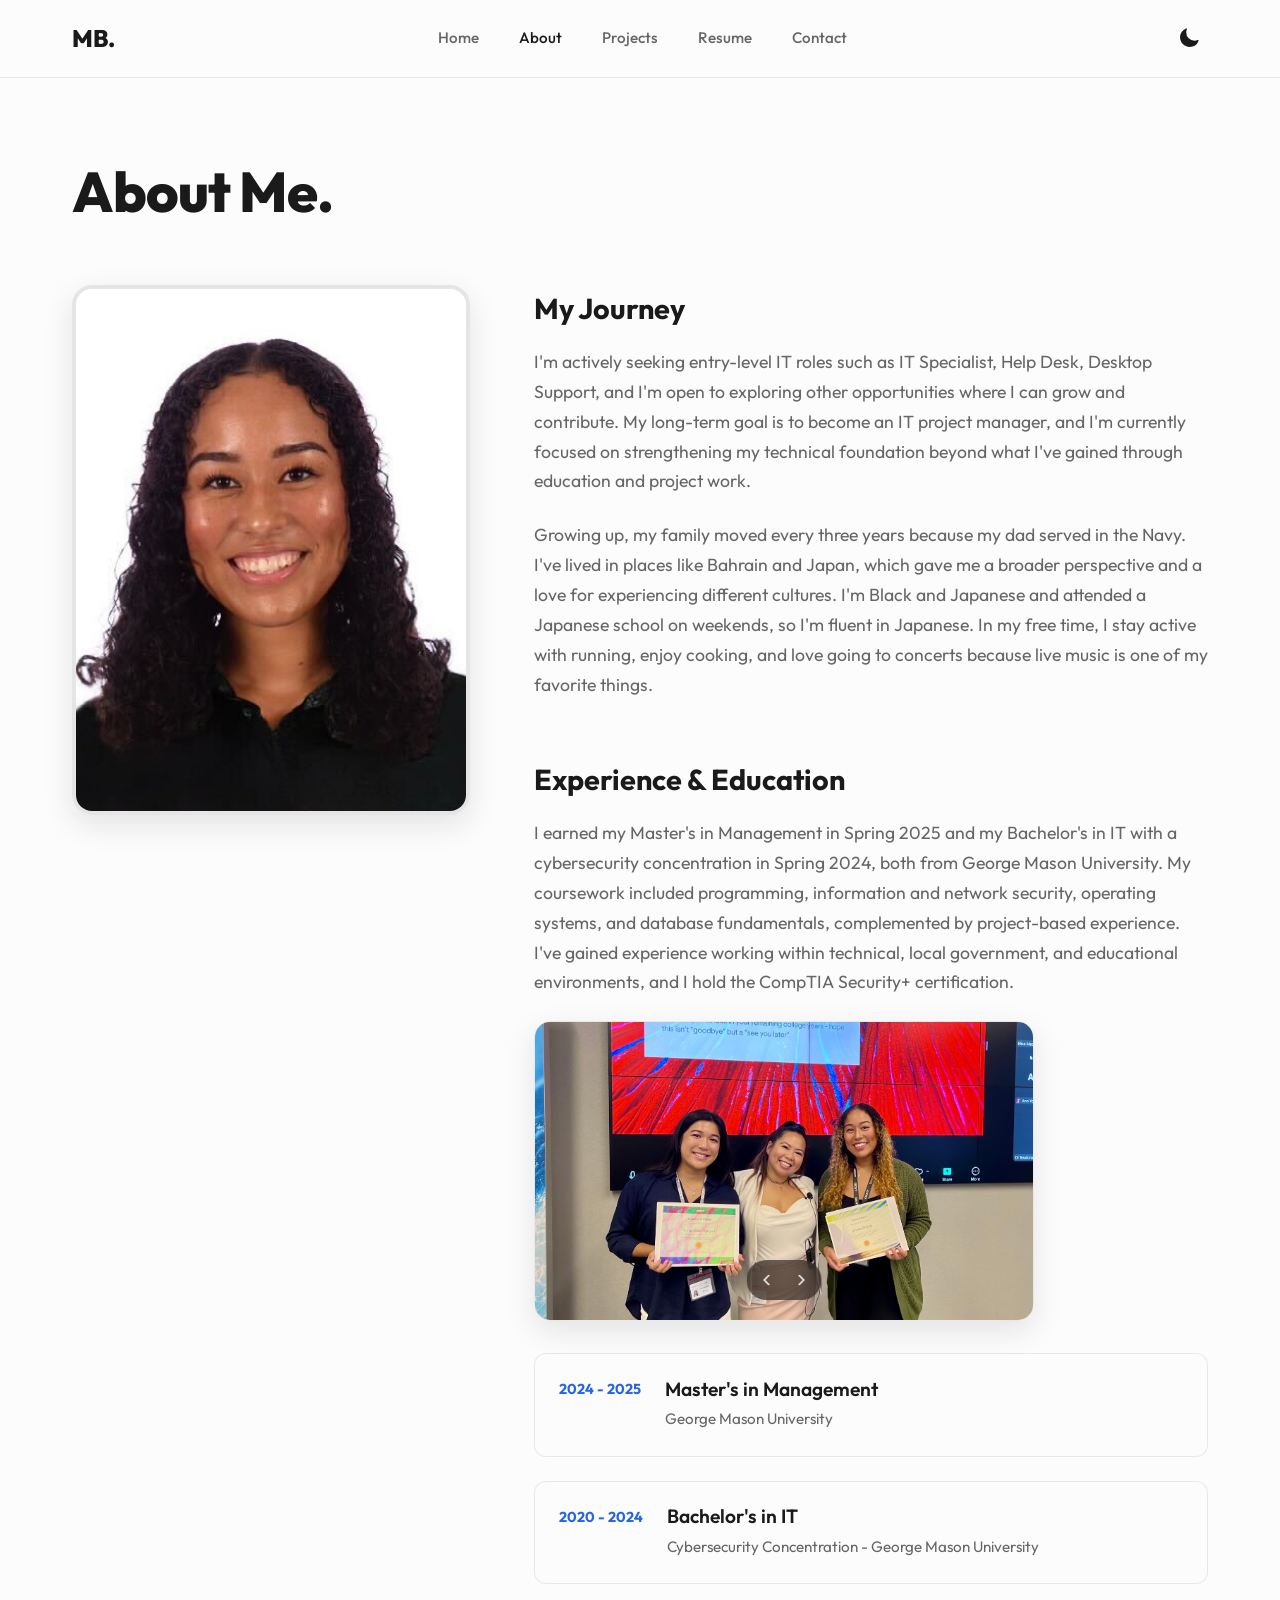
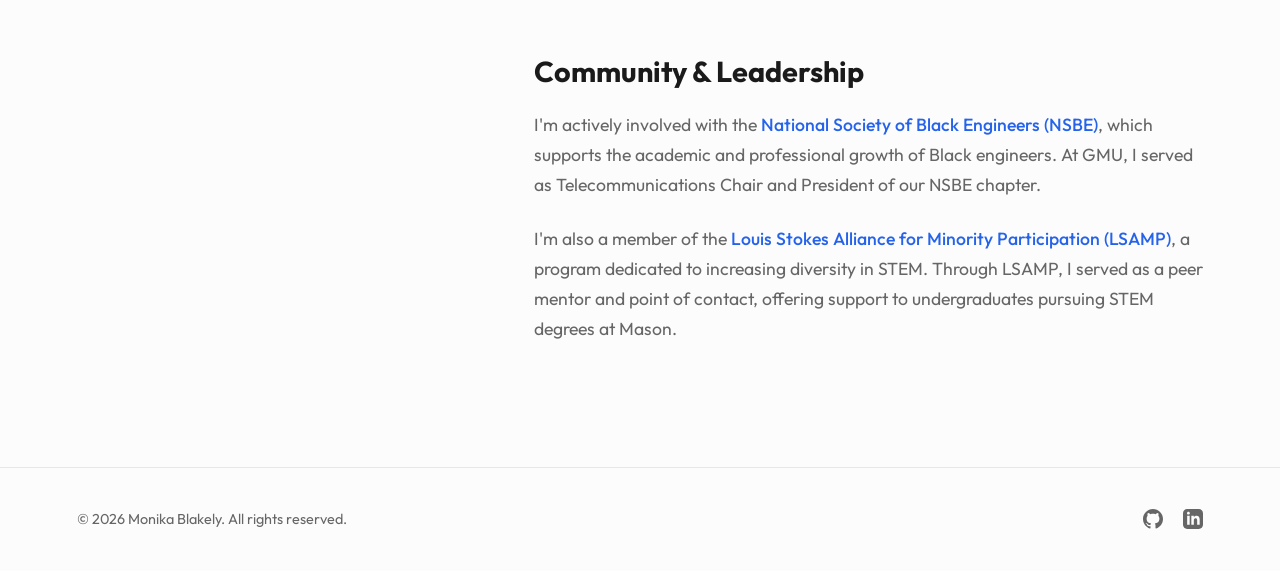
==== about.html @ 393cf8ac "first commit" ====
<!doctype html>
<html lang="en" data-theme="dark">
  <head>
    <meta charset="UTF-8" />
    <meta name="viewport" content="width=device-width, initial-scale=1" />
    <title>About | Monika Blakely</title>

    <!-- Fonts -->
    <link rel="preconnect" href="https://fonts.googleapis.com" />
    <link rel="preconnect" href="https://fonts.gstatic.com" crossorigin />
    <link href="https://fonts.googleapis.com/css2?family=Outfit:wght@300;400;500;600;700;800&display=swap" rel="stylesheet" />

    <!-- Stylesheet -->
    <link rel="stylesheet" href="assets/css/styles.css" />
  </head>
  <body>
    <nav class="navbar" id="navbar">
      <div class="nav-container">
        <a href="index.html" class="nav-brand">MB.</a>

        <div class="nav-links" id="nav-links">
          <a href="index.html" class="active">Home</a>
          <a href="about.html">About</a>
          <a href="projects.html">Projects</a>
          <a href="resume.html">Resume</a>
          <a href="contact.html">Contact</a>
        </div>

        <div class="nav-controls">
          <button class="theme-toggle" id="theme-toggle" aria-label="Toggle Theme">
            <svg id="theme-icon" xmlns="http://www.w3.org/2000/svg" viewBox="0 0 24 24">
              <path
                d="M12 2.25a.75.75 0 0 1 .75.75v2.25a.75.75 0 0 1-1.5 0V3a.75.75 0 0 1 .75-.75ZM7.5 12a4.5 4.5 0 1 1 9 0 4.5 4.5 0 0 1-9 0ZM18.894 6.166a.75.75 0 0 0-1.06-1.06l-1.591 1.59a.75.75 0 1 0 1.06 1.061l1.591-1.59ZM21.75 12a.75.75 0 0 1-.75.75h-2.25a.75.75 0 0 1 0-1.5H21a.75.75 0 0 1 .75.75ZM17.834 18.894a.75.75 0 0 0 1.06-1.06l-1.59-1.591a.75.75 0 1 0-1.061 1.06l1.59 1.591ZM12 18.75a.75.75 0 0 1 .75.75V21a.75.75 0 0 1-1.5 0v-1.5a.75.75 0 0 1 .75-.75ZM6.166 18.894a.75.75 0 0 1-1.06-1.06l1.59-1.591a.75.75 0 1 1 1.061 1.06l-1.59 1.591ZM2.25 12a.75.75 0 0 1 .75-.75H5.25a.75.75 0 0 1 0 1.5H3a.75.75 0 0 1-.75-.75ZM6.166 6.166a.75.75 0 0 1 1.06-1.06l1.59 1.591a.75.75 0 1 1-1.061 1.06l-1.59-1.591Z"
              />
            </svg>
          </button>

          <button class="mobile-toggle" id="mobile-toggle" aria-label="Toggle Menu">
            <svg xmlns="http://www.w3.org/2000/svg" width="24" height="24" fill="none" viewBox="0 0 24 24" stroke="currentColor" stroke-width="2">
              <path stroke-linecap="round" stroke-linejoin="round" d="M4 6h16M4 12h16m-7 6h7" />
            </svg>
          </button>
        </div>
      </div>
    </nav>

    <main class="page-main">
      <div class="page-container">
        <h1 class="page-title">About Me.</h1>

        <div class="about-grid">
          <div class="about-image-col">
            <div class="image-stack">
              <img src="assets/images/profile.jpg" alt="Monika Blakely" class="stack-img main-img" loading="lazy" />
            </div>
          </div>

          <div class="about-text-col">
            <h2 class="section-heading">My Journey</h2>
            <p class="section-text">I'm actively seeking entry-level IT roles such as IT Specialist, Help Desk, Desktop Support, and I'm open to exploring other opportunities where I can grow and contribute. My long-term goal is to become an IT project manager, and I'm currently focused on strengthening my technical foundation beyond what I've gained through education and project work.</p>
            <p class="section-text">Growing up, my family moved every three years because my dad served in the Navy. I've lived in places like Bahrain and Japan, which gave me a broader perspective and a love for experiencing different cultures. I'm Black and Japanese and attended a Japanese school on weekends, so I'm fluent in Japanese. In my free time, I stay active with running, enjoy cooking, and love going to concerts because live music is one of my favorite things.</p>

            <h2 class="section-heading mt-2">Experience & Education</h2>
            <p class="section-text">
              I earned my Master's in Management in Spring 2025 and my Bachelor's in IT with a cybersecurity concentration in Spring 2024, both from George Mason University. My coursework included programming, information and network security, operating systems, and database fundamentals, complemented by project-based experience. I've gained experience working within technical, local government, and educational environments, and I hold the CompTIA Security+ certification.
            </p>

            <div class="carousel" id="carousel">
              <div class="carousel-slides" id="carousel-slides">
                <img src="assets/images/gdit.jpg" alt="GDIT Experience" class="carousel-slide" loading="lazy" />
                <img src="assets/images/nsbe.jpg" alt="NSBE Experience" class="carousel-slide" loading="lazy" />
                <img src="assets/images/aws.jpg" alt="AWS Experience" class="carousel-slide" loading="lazy" />
              </div>
              <div class="carousel-controls">
                <button class="carousel-btn" id="prev" aria-label="Previous Slide">
                  <svg xmlns="http://www.w3.org/2000/svg" width="24" height="24" viewBox="0 0 24 24" fill="none" stroke="currentColor" stroke-width="2" stroke-linecap="round" stroke-linejoin="round" data-lucide="chevron-left" aria-hidden="true" style="width: 18px; height: 18px" class="lucide lucide-chevron-left"><path d="m15 18-6-6 6-6"></path></svg>
                </button>
                <button class="carousel-btn" id="next" aria-label="Next Slide">
                  <svg xmlns="http://www.w3.org/2000/svg" width="24" height="24" viewBox="0 0 24 24" fill="none" stroke="currentColor" stroke-width="2" stroke-linecap="round" stroke-linejoin="round" data-lucide="chevron-right" aria-hidden="true" style="width: 18px; height: 18px" class="lucide lucide-chevron-right"><path d="m9 18 6-6-6-6"></path></svg>
                </button>
              </div>
            </div>

            <div class="experience-list">
              <div class="exp-item">
                <span class="exp-year">2024 - 2025</span>
                <div class="exp-details">
                  <h3>Master's in Management</h3>
                  <p>George Mason University</p>
                </div>
              </div>
              <div class="exp-item">
                <span class="exp-year">2020 - 2024</span>
                <div class="exp-details">
                  <h3>Bachelor's in IT</h3>
                  <p>Cybersecurity Concentration - George Mason University</p>
                </div>
              </div>
            </div>

            <h2 class="section-heading mt-2">Community & Leadership</h2>
            <p class="section-text">I'm actively involved with the <a href="https://nsbe.org/" target="_blank" rel="noopener noreferrer" class="text-link">National Society of Black Engineers (NSBE)</a>, which supports the academic and professional growth of Black engineers. At GMU, I served as Telecommunications Chair and President of our NSBE chapter.</p>
            <p class="section-text">I'm also a member of the <a href="https://www.nsf.gov/funding/opportunities/lsamp-louis-stokes-alliances-minority-participation" target="_blank" rel="noopener noreferrer" class="text-link">Louis Stokes Alliance for Minority Participation (LSAMP)</a>, a program dedicated to increasing diversity in STEM. Through LSAMP, I served as a peer mentor and point of contact, offering support to undergraduates pursuing STEM degrees at Mason.</p>
          </div>
        </div>
      </div>
    </main>

    <footer>
      <div class="footer-left">&copy; <span id="year">2026</span> Monika Blakely. All rights reserved.</div>
      <div class="socials">
        <a href="https://github.com/monikablakely" target="_blank" rel="noopener noreferrer" aria-label="GitHub">
          <svg xmlns="http://www.w3.org/2000/svg" width="20" height="20" viewBox="0 0 24 24" fill="currentColor">
            <path
              d="M12 0c-6.626 0-12 5.373-12 12 0 5.302 3.438 9.8 8.207 11.387.599.111.793-.261.793-.577v-2.234c-3.338.726-4.033-1.416-4.033-1.416-.546-1.387-1.333-1.756-1.333-1.756-1.089-.745.083-.729.083-.729 1.205.084 1.839 1.237 1.839 1.237 1.07 1.834 2.807 1.304 3.492.997.107-.775.418-1.305.762-1.604-2.665-.305-5.467-1.334-5.467-5.931 0-1.311.469-2.381 1.236-3.221-.124-.303-.535-1.524.117-3.176 0 0 1.008-.322 3.301 1.23.957-.266 1.983-.399 3.003-.404 1.02.005 2.047.138 3.006.404 2.291-1.552 3.297-1.23 3.297-1.23.653 1.653.242 2.874.118 3.176.77.84 1.235 1.911 1.235 3.221 0 4.609-2.807 5.624-5.479 5.921.43.372.823 1.102.823 2.222v3.293c0 .319.192.694.801.576 4.765-1.589 8.199-6.086 8.199-11.386 0-6.627-5.373-12-12-12z"
            />
          </svg>
        </a>
        <a href="https://www.linkedin.com/in/monikablakely/" target="_blank" rel="noopener noreferrer" aria-label="LinkedIn">
          <svg xmlns="http://www.w3.org/2000/svg" width="20" height="20" viewBox="0 0 24 24" fill="currentColor"><path d="M19 0h-14c-2.761 0-5 2.239-5 5v14c0 2.761 2.239 5 5 5h14c2.762 0 5-2.239 5-5v-14c0-2.761-2.238-5-5-5zm-11 19h-3v-11h3v11zm-1.5-12.268c-.966 0-1.75-.79-1.75-1.764s.784-1.764 1.75-1.764 1.75.79 1.75 1.764-.783 1.764-1.75 1.764zm13.5 12.268h-3v-5.604c0-3.368-4-3.113-4 0v5.604h-3v-11h3v1.765c1.396-2.586 7-2.777 7 2.476v6.759z" /></svg>
        </a>
      </div>
    </footer>

    <script src="assets/js/scripts.js"></script>
  </body>
</html>
---- assets/css/styles.css ----
:root {
  /* Light Theme */
  --bg-color: #fcfcfc;
  --text-main: #1a1a1a;
  --text-muted: #666666;
  --accent: #2563eb;
  --nav-bg: rgba(252, 252, 252, 0.85);
  --nav-border: rgba(0, 0, 0, 0.08);
  --card-bg: #fff;
  --btn-bg: #1a1a1a;
  --btn-text: #ffffff;
  --btn-hover: #333333;
  --btn-sec-bg: transparent;
  --btn-sec-text: #1a1a1a;
  --btn-sec-border: #e5e5e5;
  --btn-sec-hover: #f5f5f5;
}

[data-theme="dark"] {
  /* Dark Theme */
  --bg-color: #0d0d0d;
  --text-main: #f2f2f2;
  --text-muted: #a1a1aa;
  --accent: #60a5fa;
  --nav-bg: rgba(13, 13, 13, 0.85);
  --nav-border: rgba(255, 255, 255, 0.08);
  --card-bg: #161616;
  --btn-bg: #f2f2f2;
  --btn-text: #0d0d0d;
  --btn-hover: #d4d4d4;
  --btn-sec-bg: transparent;
  --btn-sec-text: #f2f2f2;
  --btn-sec-border: #333333;
  --btn-sec-hover: #1a1a1a;
}

* {
  margin: 0;
  padding: 0;
  box-sizing: border-box;
}

body {
  font-family: "Outfit", sans-serif;
  background-color: var(--bg-color);
  color: var(--text-main);
  line-height: 1.6;
  transition:
    background-color 0.4s ease,
    color 0.4s ease;
  min-height: 100vh;
  display: flex;
  flex-direction: column;
}

::selection {
  background: var(--accent);
  color: #fff;
}

/* Navigation */
.navbar {
  position: fixed;
  top: 0;
  width: 100%;
  background: var(--nav-bg);
  backdrop-filter: blur(12px);
  -webkit-backdrop-filter: blur(12px);
  border-bottom: 1px solid var(--nav-border);
  z-index: 1000;
  transition:
    background 0.4s ease,
    border-color 0.4s ease,
    padding 0.3s ease;
}

.nav-container {
  width: 100%;
  max-width: 1200px;
  margin: 0 auto;
  padding: 1.2rem 2rem;
  display: flex;
  justify-content: space-between;
  align-items: center;
}

.nav-brand {
  font-size: 1.5rem;
  font-weight: 800;
  letter-spacing: -0.5px;
  text-decoration: none;
  color: var(--text-main);
}

.nav-links {
  display: flex;
  gap: 2.5rem;
  align-items: center;
}

.nav-links a {
  text-decoration: none;
  color: var(--text-muted);
  font-weight: 500;
  font-size: 0.95rem;
  transition: color 0.3s ease;
  position: relative;
}

.nav-links a:hover,
.nav-links a.active {
  color: var(--text-main);
}

.nav-controls {
  display: flex;
  align-items: center;
  gap: 1rem;
}

/* Theme Toggle */
.theme-toggle {
  background: none;
  border: none;
  color: var(--text-main);
  cursor: pointer;
  display: flex;
  align-items: center;
  justify-content: center;
  padding: 0.5rem;
  border-radius: 50%;
  transition:
    background-color 0.3s ease,
    transform 0.3s ease;
}

.theme-toggle:hover {
  background-color: var(--nav-border);
  transform: scale(1.05);
}

.theme-toggle svg {
  width: 22px;
  height: 22px;
  fill: currentColor;
}

.mobile-toggle {
  display: none;
  background: none;
  border: none;
  color: var(--text-main);
  cursor: pointer;
  padding: 0.5rem;
}

/* Main Content (Hero) */
main {
  flex: 1;
  display: flex;
  align-items: center;
  justify-content: center;
}

.hero {
  max-width: 1200px;
  padding: 1.2rem 2rem;
  width: 100%;
  display: flex;
  align-items: center;
  justify-content: space-between;
  gap: 4rem;
  text-align: left;
  animation: fadeUp 1s cubic-bezier(0.16, 1, 0.3, 1) forwards;
  opacity: 0;
  transform: translateY(30px);
}

.hero-content {
  flex: 1;
  max-width: 600px;
}

.hero-image-wrapper {
  flex: 1;
  display: flex;
  justify-content: center;
  align-items: center;
  position: relative;
}

.hero-image {
  width: 100%;
  max-width: 400px;
  height: 400px;
  object-fit: cover;
  border-radius: 60% 40% 30% 70% / 60% 30% 70% 40%;
  box-shadow: 0 25px 50px -12px rgba(0, 0, 0, 0.25);
  border: 4px solid var(--btn-sec-border);
  animation: blob-morph 12s ease-in-out infinite;
  transition:
    transform 0.4s ease,
    border-color 0.4s ease;
}

.hero-image:hover {
  transform: translateY(-10px) scale(1.02);
  border-color: var(--accent);
}

@keyframes blob-morph {
  0%,
  100% {
    border-radius: 60% 40% 30% 70% / 60% 30% 70% 40%;
  }
  33% {
    border-radius: 30% 60% 70% 40% / 50% 60% 30% 60%;
  }
  66% {
    border-radius: 73% 27% 41% 59% / 40% 58% 42% 50%;
  }
}

.hero-subtitle {
  font-size: 0.9rem;
  font-weight: 600;
  color: var(--accent);
  margin-bottom: 1rem;
  letter-spacing: 2px;
  text-transform: uppercase;
  display: block;
}

.hero-title {
  font-size: 4.5rem;
  font-weight: 700;
  line-height: 1.1;
  margin-bottom: 1.5rem;
  letter-spacing: -1.5px;
  color: var(--text-main);
}

.hero-desc {
  font-size: 1.25rem;
  color: var(--text-muted);
  max-width: 650px;
  margin-bottom: 2.5rem;
  line-height: 1.7;
}

.hero-actions {
  display: flex;
  gap: 1rem;
  align-items: center;
}

.btn-primary,
.btn-secondary {
  display: inline-flex;
  align-items: center;
  gap: 0.5rem;
  cursor: pointer;
  padding: 0.85rem 2rem;
  border-radius: 50px;
  text-decoration: none;
  font-weight: 600;
  font-size: 1rem;
  transition: all 0.3s ease;
}

.btn-primary {
  background-color: var(--btn-bg);
  color: var(--btn-text);
  border: 1px solid var(--btn-bg);
}

.btn-primary:hover {
  background-color: var(--btn-hover);
  border-color: var(--btn-hover);
  transform: translateY(-2px);
  box-shadow: 0 10px 20px rgba(0, 0, 0, 0.1);
}

.btn-primary svg {
  transition: transform 0.3s ease;
}

.btn-primary:hover svg {
  transform: translateX(5px);
}

.btn-secondary {
  background-color: var(--btn-sec-bg);
  color: var(--btn-sec-text);
  border: 1px solid var(--btn-sec-border);
}

.btn-secondary:hover {
  background-color: var(--btn-sec-hover);
  border-color: var(--text-muted);
  transform: translateY(-2px);
}

/* Footer */
footer {
  padding: 2.5rem 6%;
  display: flex;
  justify-content: space-between;
  align-items: center;
  border-top: 1px solid var(--nav-border);
  font-size: 0.9rem;
  color: var(--text-muted);
}

.socials {
  display: flex;
  gap: 1.25rem;
}

.socials a {
  color: var(--text-muted);
  transition:
    color 0.3s ease,
    transform 0.3s ease;
  display: flex;
}

.socials a:hover {
  color: var(--text-main);
  transform: translateY(-2px);
}

/* Page Shared Layout */
.page-main {
  padding: 8rem 0 5rem;
}

.page-container {
  max-width: 1200px;
  width: 100%;
  margin: 0 auto;
  padding: 1.2rem 2rem;
  animation: fadeUp 1s cubic-bezier(0.16, 1, 0.3, 1) forwards;
  opacity: 0;
  transform: translateY(30px);
}

.page-title {
  font-size: 3.5rem;
  font-weight: 800;
  margin-bottom: 3rem;
  letter-spacing: -1px;
}

.section-heading {
  font-size: 1.8rem;
  font-weight: 700;
  margin-bottom: 1rem;
  color: var(--text-main);
  position: relative;
  display: inline-block;
}

.section-heading.mt-2 {
  margin-top: 2rem;
}

.section-text {
  font-size: 1.1rem;
  color: var(--text-muted);
  margin-bottom: 1.5rem;
  line-height: 1.7;
}

.text-link {
  color: var(--accent);
  text-decoration: none;
  font-weight: 500;
  transition: color 0.3s ease;
}

.text-link:hover {
  color: var(--text-main);
  text-decoration: underline;
}

/* About Page Specific Layout */
.about-grid {
  display: flex;
  gap: 4rem;
  align-items: flex-start;
}

.about-image-col {
  flex: 0 0 35%;
  position: sticky;
  top: 8rem;
}

.about-text-col {
  flex: 1;
}

.image-stack {
  position: relative;
  width: 100%;
  aspect-ratio: 3/4;
}

.stack-img {
  width: 100%;
  height: 100%;
  object-fit: cover;
  border-radius: 20px;
  box-shadow: 0 10px 30px rgba(0, 0, 0, 0.1);
  border: 4px solid var(--btn-sec-border);
  transition: transform 0.3s ease;
}

.stack-img:hover {
  transform: scale(1.02);
}

.experience-list {
  display: flex;
  flex-direction: column;
  gap: 1.5rem;
  margin-top: 1rem;
  margin-bottom: 2rem;
}

.exp-item {
  display: flex;
  gap: 1.5rem;
  padding: 1.5rem;
  background-color: var(--nav-bg);
  border: 1px solid var(--nav-border);
  border-radius: 12px;
  transition:
    transform 0.3s ease,
    box-shadow 0.3s ease;
}

.exp-item:hover {
  transform: translateY(-3px);
  box-shadow: 0 5px 15px rgba(0, 0, 0, 0.05);
  border-color: var(--nav-border);
}

.exp-year {
  font-weight: 700;
  color: var(--accent);
  font-size: 0.9rem;
  white-space: nowrap;
}

.exp-details h3 {
  font-size: 1.2rem;
  font-weight: 600;
  margin-bottom: 0.2rem;
  margin-top: -0.3rem;
  color: var(--text-main);
}

.exp-details p {
  color: var(--text-muted);
  font-size: 0.95rem;
}

/* Projects Page Layout */
.projects-grid {
  display: grid;
  grid-template-columns: repeat(auto-fill, minmax(300px, 1fr));
  gap: 2.5rem;
  margin-top: 1rem;
}

.project-card {
  background: var(--card-bg);
  border: 1px solid var(--nav-border);
  border-radius: 20px;
  overflow: hidden;
  display: flex;
  flex-direction: column;
  box-shadow: 0 3px 6px rgba(0, 0, 0, 0.05);
  transition:
    transform 0.4s ease,
    box-shadow 0.4s ease,
    border-color 0.4s ease;
}

.project-card:hover {
  transform: translateY(-8px);
  box-shadow: 0 15px 35px rgba(0, 0, 0, 0.1);
  border-color: var(--accent);
}

.project-img-wrapper {
  position: relative;
  width: 100%;
  aspect-ratio: 16/10;
  overflow: hidden;
}

.project-img {
  width: 100%;
  height: 100%;
  object-fit: cover;
  transition: transform 0.6s ease;
}

.project-card:hover .project-img {
  transform: scale(1.05);
}

.project-overlay {
  position: absolute;
  top: 0;
  left: 0;
  width: 100%;
  height: 100%;
  background: rgba(0, 0, 0, 0.65);
  display: flex;
  align-items: center;
  justify-content: center;
  opacity: 0;
  transition: opacity 0.3s ease;
  backdrop-filter: blur(2px);
  -webkit-backdrop-filter: blur(2px);
}

.project-card:hover .project-overlay {
  opacity: 1;
}

.overlay-btn {
  background: var(--bg-color);
  color: var(--text-main);
  padding: 0.75rem 1.5rem;
  border-radius: 30px;
  font-weight: 600;
  display: flex;
  align-items: center;
  gap: 0.5rem;
  transform: translateY(20px);
  transition:
    transform 0.3s ease,
    background 0.3s ease,
    color 0.3s ease;
  text-decoration: none;
}

.project-card:hover .overlay-btn {
  transform: translateY(0);
}

.overlay-btn:hover {
  background: var(--accent);
  color: #fff;
}

.project-status-overlay {
  background: rgba(0, 0, 0, 0.5);
  color: #fff;
  padding: 0.75rem 1.5rem;
  border-radius: 30px;
  font-weight: 600;
  transform: translateY(20px);
  transition: transform 0.3s ease;
  display: inline-block;
}

.project-card:hover .project-status-overlay {
  transform: translateY(0);
}

.project-info {
  padding: 1.5rem;
  display: flex;
  flex-direction: column;
  flex: 1;
}

.project-title {
  font-size: 1.4rem;
  font-weight: 700;
  margin-bottom: 0.8rem;
  color: var(--text-main);
  line-height: 1.3;
}

.project-desc {
  font-size: 1rem;
  color: var(--text-muted);
  margin-bottom: 1.5rem;
  flex: 1;
}

.project-tags {
  display: flex;
  flex-wrap: wrap;
  gap: 0.5rem;
  margin-top: auto;
}

.tag {
  background: var(--btn-sec-border);
  border: 1px solid var(--nav-border);
  padding: 0.25rem 0.75rem;
  border-radius: 20px;
  font-size: 0.8rem;
  font-weight: 500;
  color: var(--text-main);
}

/* Carousel */
.carousel {
  position: relative;
  width: 100%;
  max-width: 500px;
  height: 300px;
  border-radius: 16px;
  overflow: hidden;
  box-shadow: 0 10px 30px rgba(0, 0, 0, 0.1);
  margin-bottom: 2rem;
  border: 1px solid var(--nav-border);
}

.carousel-slides {
  position: relative;
  width: 100%;
  height: 100%;
}

.carousel-slide {
  position: absolute;
  inset: 0;
  width: 100%;
  height: 100%;
  object-fit: cover;
  opacity: 0;
  transition: opacity 0.5s ease;
  pointer-events: none;
}

.carousel-slide.active {
  opacity: 1;
  pointer-events: auto;
}

.carousel-controls {
  position: absolute;
  bottom: 20px;
  left: 50%;
  transform: translateX(-50%);
  display: flex;
  gap: 5px;
  z-index: 10;
  background: rgba(0, 0, 0, 0.5);
  padding: 5px;
  border-radius: 50px;
  backdrop-filter: blur(10px);
}

.carousel-btn {
  background: none;
  border: none;
  color: white;
  cursor: pointer;
  display: flex;
  align-items: center;
  justify-content: center;
  width: 30px;
  height: 30px;
  border-radius: 50%;
  transition: all 0.3s ease;
}

.carousel-btn:hover {
  background: rgba(255, 255, 255, 0.2);
}

/* Resume Layout */
.resume-container {
  width: 100%;
  aspect-ratio: 8.5/11;
  max-width: 800px;
  background: var(--nav-bg);
  border: 1px solid var(--nav-border);
  border-radius: 20px;
  overflow: hidden;
  margin: 0 auto 1.5rem;
  box-shadow: 0 15px 35px rgba(0, 0, 0, 0.1);
}

.resume-frame {
  width: 100%;
  height: 100%;
  border: none;
}

.updated-note {
  font-size: 0.9rem;
  color: var(--text-muted);
}

/* Contact Layout */
.contact-page .page-title {
  margin-bottom: 0;
}

.contact-page .section-text {
  margin-bottom: 3rem;
}

.contact-grid {
  display: grid;
  grid-template-columns: 1fr 1fr;
  gap: 4rem;
  align-items: flex-start;
}

.contact-info {
  display: flex;
  flex-direction: column;
}

.info-items {
  display: flex;
  flex-direction: column;
  gap: 1.5rem;
}

.info-item {
  display: flex;
  align-items: center;
  gap: 1.5rem;
  padding: 1.5rem;
  background: var(--nav-bg);
  border: 1px solid var(--nav-border);
  border-radius: 16px;
  text-decoration: none;
  transition:
    transform 0.3s cubic-bezier(0.16, 1, 0.3, 1),
    box-shadow 0.3s ease,
    border-color 0.3s ease;
}

.text-link-card.info-item:hover {
  transform: translateY(-5px);
  box-shadow: 0 15px 35px rgba(0, 0, 0, 0.1);
  border-color: var(--accent);
}

.text-link-card.info-item:hover .info-icon {
  background: var(--accent);
  color: #fff;
}

.info-icon {
  width: 55px;
  height: 55px;
  border-radius: 50%;
  background: var(--btn-sec-border);
  display: flex;
  align-items: center;
  justify-content: center;
  color: var(--accent);
  flex-shrink: 0;
  transition:
    background 0.3s ease,
    color 0.3s ease;
}

.info-details h3 {
  font-size: 1.1rem;
  font-weight: 700;
  margin-bottom: 0.2rem;
  color: var(--text-main);
}

.info-details p {
  color: var(--text-muted);
  font-size: 0.95rem;
}

.contact-card {
  background: var(--card-bg);
  border: 1px solid var(--nav-border);
  border-radius: 20px;
  padding: 2.5rem;
  box-shadow: 0 10px 30px rgba(0, 0, 0, 0.05);
  text-align: left;
}

.form-group {
  margin-bottom: 1.5rem;
}

.form-group label {
  display: block;
  margin-bottom: 0.5rem;
  font-weight: 600;
  color: var(--text-main);
}

.form-control {
  width: 100%;
  padding: 1rem;
  border-radius: 12px;
  border: 1px solid var(--nav-border);
  background: var(--bg-color);
  color: var(--text-main);
  font-family: inherit;
  font-size: 1rem;
  transition:
    border-color 0.3s ease,
    box-shadow 0.3s ease;
}

.form-control:focus {
  outline: none;
  border-color: var(--accent);
  box-shadow: 0 0 0 3px rgba(37, 99, 235, 0.1);
}

.w-100 {
  width: 100%;
  justify-content: center;
}

.form-status {
  margin-top: 1rem;
  text-align: center;
  font-size: 0.95rem;
  font-weight: 500;
}

.form-status.success {
  color: #10b981;
}

.form-status.error {
  color: #ef4444;
}

/* Animations */
@keyframes fadeUp {
  to {
    opacity: 1;
    transform: translateY(0);
  }
}

/* Responsive */
@media (max-width: 992px) {
  .hero {
    flex-direction: column-reverse;
    text-align: center;
    gap: 3rem;
  }

  .hero-content {
    display: flex;
    flex-direction: column;
    align-items: center;
  }

  .hero-actions {
    align-items: center;
  }

  .contact-grid {
    grid-template-columns: 1fr;
    gap: 2.5rem;
  }
}

@media (max-width: 768px) {
  .navbar .nav-container {
    padding: 1rem 5%;
  }

  .nav-links {
    display: flex;
    position: fixed;
    top: 0;
    left: 0;
    width: 100vw;
    height: 100vh;
    background: rgba(252, 252, 252, 1);
    flex-direction: column;
    justify-content: center;
    align-items: center;
    padding: 0;
    border: none;
    gap: 2.5rem;
    opacity: 0;
    pointer-events: none;
    transition: opacity 0.4s ease;
    z-index: 900;
  }

  [data-theme="dark"] .nav-links {
    background: rgba(13, 13, 13, 1);
  }

  .nav-links.active {
    opacity: 1;
    pointer-events: auto;
  }

  .nav-links a {
    font-size: 2rem;
    font-weight: 700;
    font-family: inherit;
    color: var(--text-muted);
    transition:
      color 0.3s ease,
      transform 0.3s ease;
  }

  .nav-links a:hover,
  .nav-links a.active {
    color: var(--text-main);
    transform: translateX(10px);
  }

  .mobile-toggle {
    display: block;
    z-index: 999;
  }

  .hero-title {
    font-size: 3rem;
  }

  .hero-desc {
    font-size: 1.1rem;
  }

  .hero-actions {
    flex-direction: column;
    align-items: flex-start;
  }

  footer {
    flex-direction: column-reverse;
    gap: 1.5rem;
    text-align: center;
  }

  .page-main {
    padding: 5rem 0;
  }

  .about-grid {
    flex-direction: column;
    gap: 2rem;
  }

  .about-image-col {
    position: static;
    max-width: 400px;
    margin: 0 auto;
  }

  .exp-item {
    flex-direction: column;
    gap: 0.5rem;
  }

  .projects-grid {
    grid-template-columns: 1fr;
    gap: 1.5rem;
  }
}
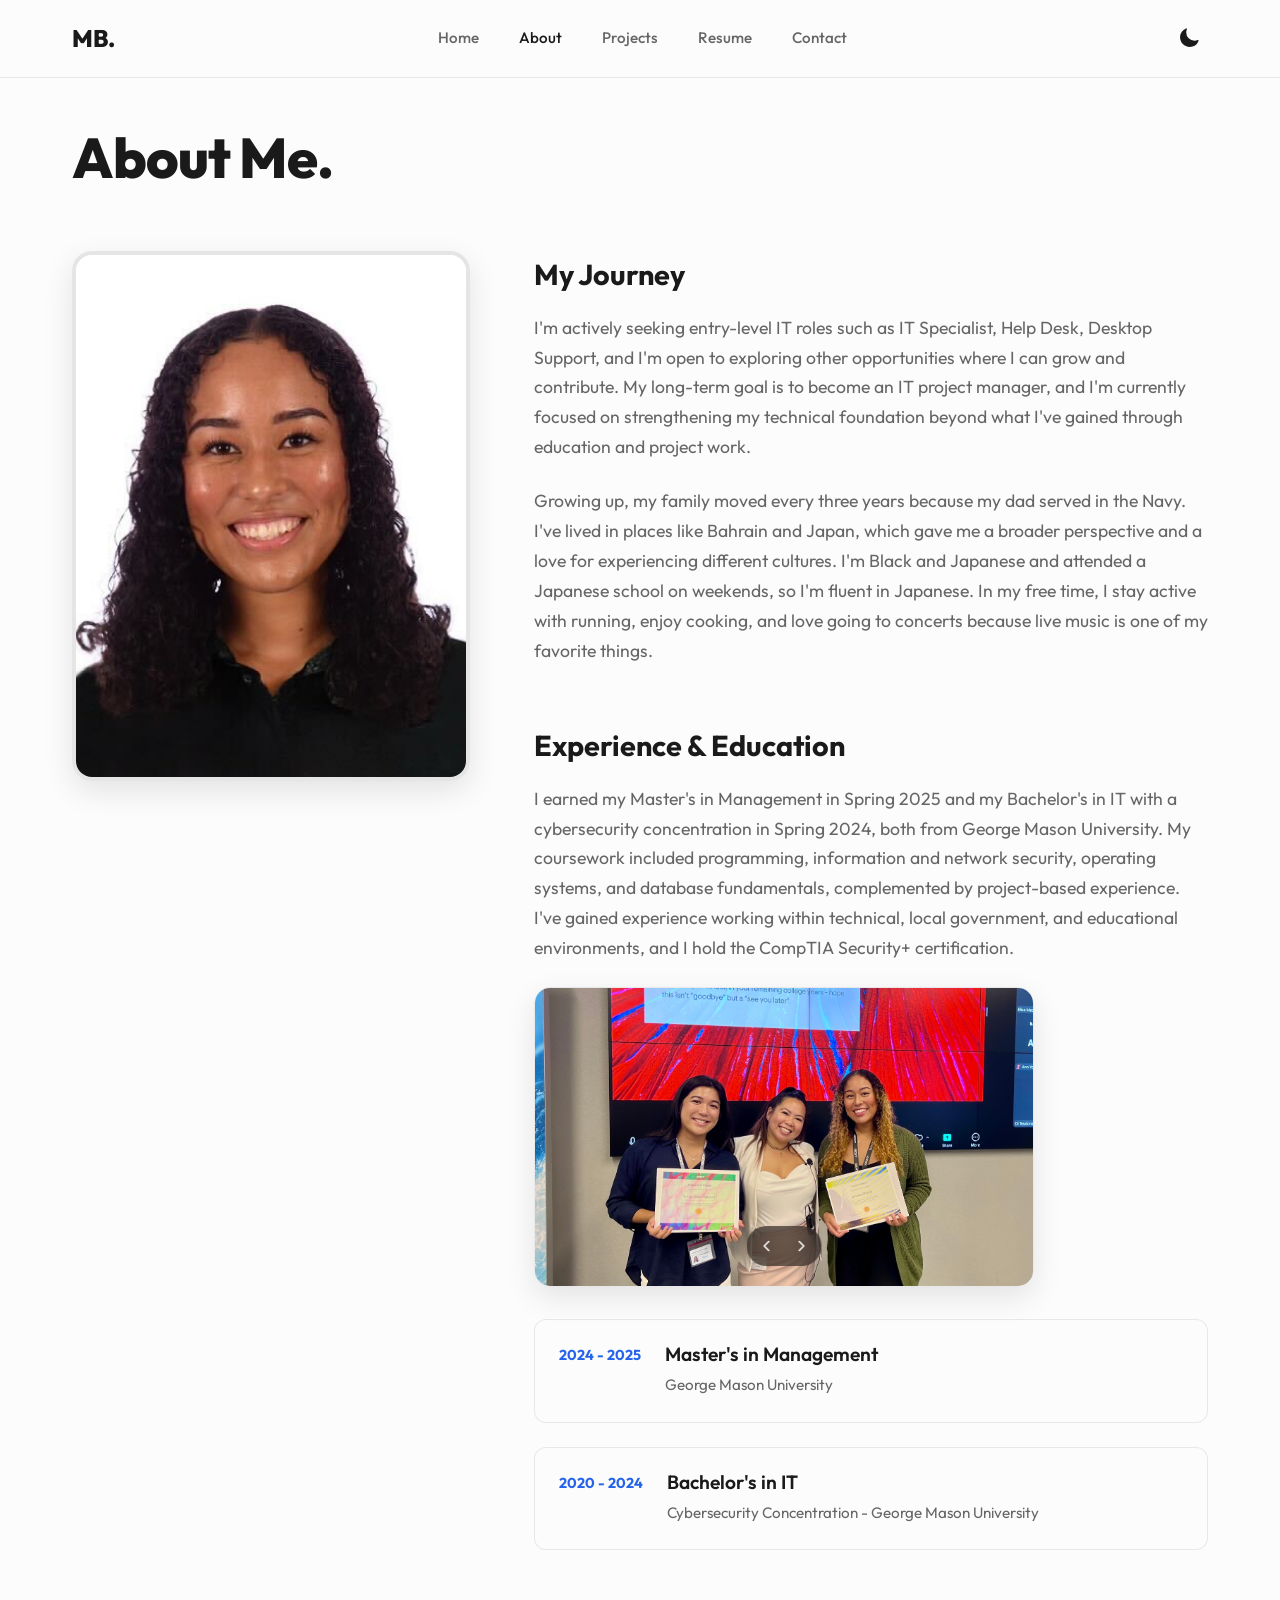
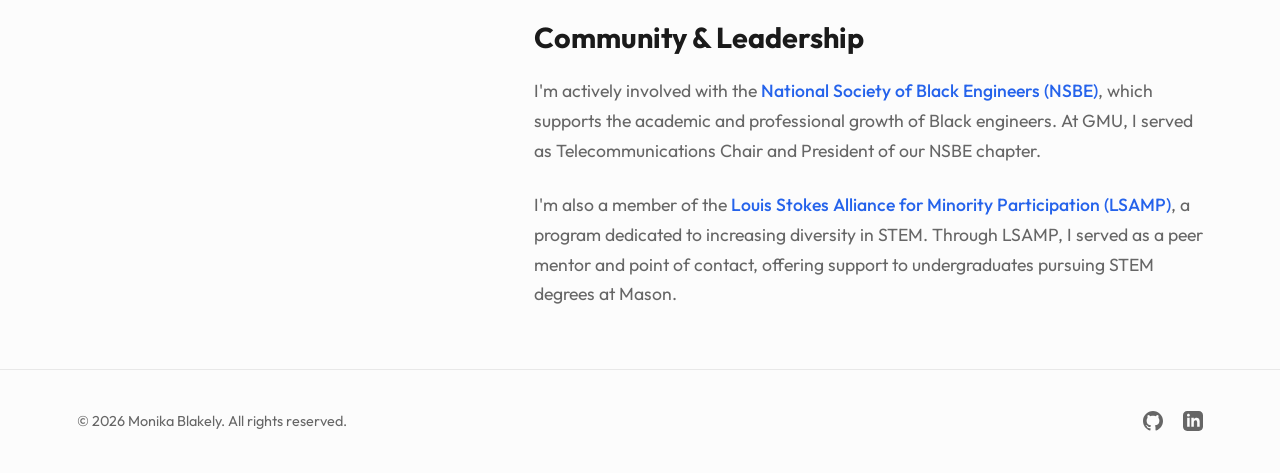
==== commit 0bced420: "Add SEO meta tags and fix responsive issues" ====
--- a/about.html
+++ b/about.html
@@ -4,6 +4,18 @@
     <meta charset="UTF-8" />
     <meta name="viewport" content="width=device-width, initial-scale=1" />
     <title>About | Monika Blakely</title>
+
+    <!-- SEO -->
+    <meta name="description" content="Learn about Monika Blakely — her journey from George Mason University to IT and Cyber Security, her experience, education, and community leadership." />
+    <meta name="author" content="Monika Blakely" />
+    <meta name="robots" content="index, follow" />
+    <link rel="canonical" href="https://monikablakely.github.io/portfolio/about.html" />
+
+    <!-- Open Graph -->
+    <meta property="og:title" content="About | Monika Blakely" />
+    <meta property="og:description" content="Learn about Monika Blakely — her journey from George Mason University to IT and Cyber Security, her experience, education, and community leadership." />
+    <meta property="og:type" content="website" />
+    <meta property="og:url" content="https://monikablakely.github.io/portfolio/about.html" />
 
     <!-- Fonts -->
     <link rel="preconnect" href="https://fonts.googleapis.com" />
--- a/assets/css/styles.css
+++ b/assets/css/styles.css
@@ -60,7 +60,7 @@
 
 /* Navigation */
 .navbar {
-  position: fixed;
+  position: sticky;
   top: 0;
   width: 100%;
   background: var(--nav-bg);
@@ -332,7 +332,7 @@
 
 /* Page Shared Layout */
 .page-main {
-  padding: 8rem 0 5rem;
+  padding: 1rem 0;
 }
 
 .page-container {
@@ -858,6 +858,7 @@
     flex-direction: column-reverse;
     text-align: center;
     gap: 3rem;
+    padding-block: 4rem;
   }
 
   .hero-content {
@@ -886,7 +887,7 @@
     position: fixed;
     top: 0;
     left: 0;
-    width: 100vw;
+    width: 100%;
     height: 100vh;
     background: rgba(252, 252, 252, 1);
     flex-direction: column;
@@ -941,7 +942,12 @@
 
   .hero-actions {
     flex-direction: column;
-    align-items: flex-start;
+    align-items: center;
+  }
+
+  .hero-image {
+    max-width: 250px;
+    height: 250px;
   }
 
   footer {
@@ -950,10 +956,6 @@
     text-align: center;
   }
 
-  .page-main {
-    padding: 5rem 0;
-  }
-
   .about-grid {
     flex-direction: column;
     gap: 2rem;
